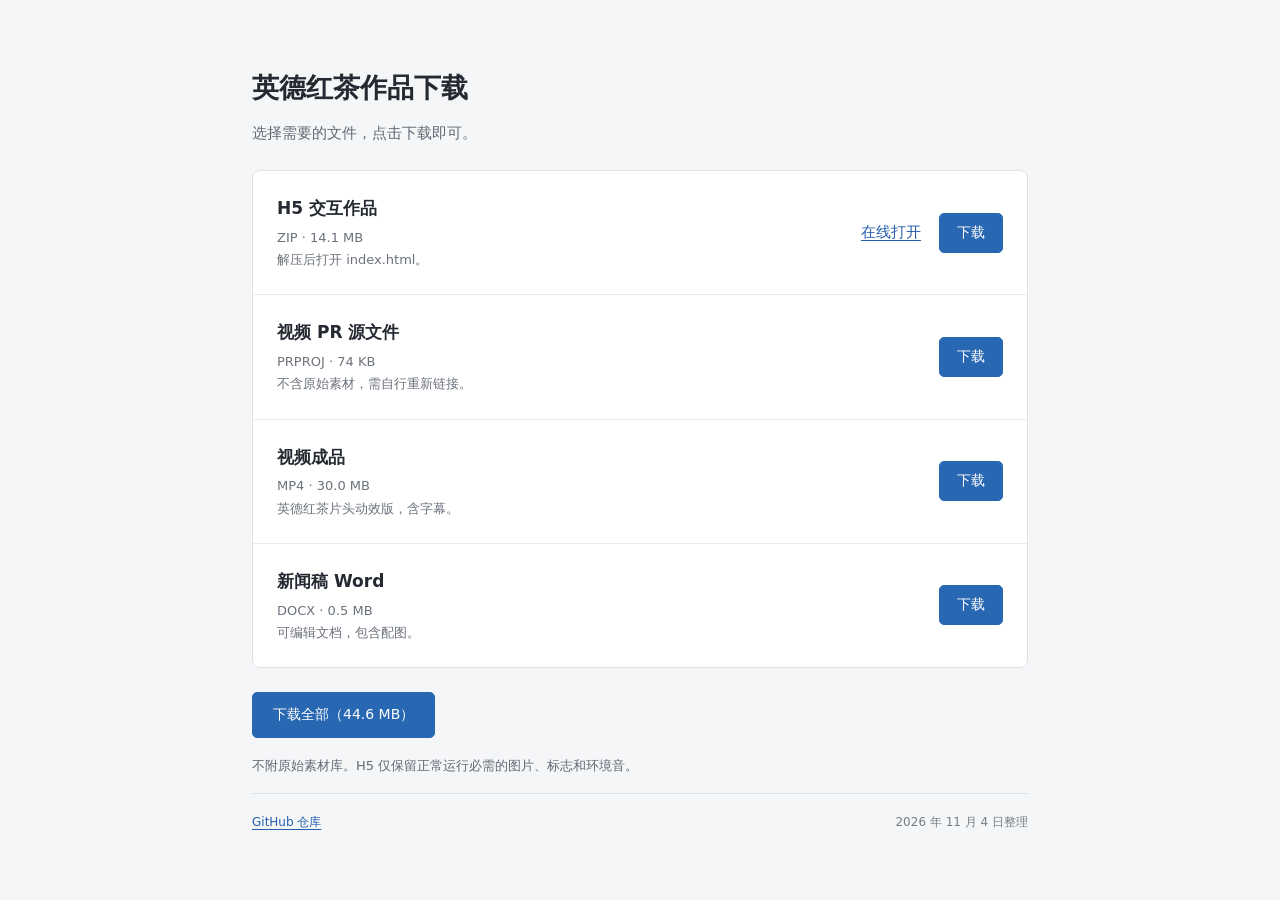
==== public/index.html @ 89123ea9 "Publish Yingde tea downloads without original media" ====
<!doctype html>
<html lang="zh-CN">
<head>
  <meta charset="utf-8">
  <meta name="viewport" content="width=device-width, initial-scale=1">
  <title>英德红茶作品下载</title>
  <meta name="description" content="选择下载英德红茶 H5、PR 源文件、视频成品、新闻稿 Word。">
  <link rel="icon" href="h5/Logo源文件/tea-logo.svg" type="image/svg+xml">
  <style>
    *{box-sizing:border-box}body{margin:0;background:#f5f6f8;color:#252a32;font:15px/1.7 system-ui,"Microsoft YaHei",sans-serif}main{max-width:820px;margin:65px auto;padding:0 22px}h1{font-size:27px;font-weight:600;margin:0 0 10px}p{margin:0 0 24px;color:#626974}.files{list-style:none;padding:0;margin:0;background:white;border:1px solid #dfe3e8;border-radius:8px}.files li{display:flex;align-items:center;justify-content:space-between;gap:20px;padding:23px 24px}.files li+li{border-top:1px solid #e9ecf0}h2{font-size:17px;font-weight:600;margin:0 0 4px}.meta{color:#6c727c;font-size:13px}.actions{display:flex;align-items:center;gap:18px;flex:none}a{color:#245eac;text-underline-offset:3px}.download{display:inline-block;background:#2867b2;color:white;text-decoration:none;border:1px solid #2867b2;padding:7px 17px;border-radius:5px;font-size:14px;white-space:nowrap}.download:hover{background:#1c5394}.all{margin:24px 0 17px}.all .download{padding:10px 20px}.note{font-size:13px;margin-bottom:16px}footer{font-size:12px;border-top:1px solid #dfe3e8;padding-top:18px;color:#767d87;display:flex;justify-content:space-between;gap:15px}a:focus-visible{outline:3px solid #db9f1b;outline-offset:4px}@media(max-width:560px){main{margin-top:32px;padding:0 16px}h1{font-size:24px}.files li{align-items:flex-start;padding:19px 17px;gap:16px}.actions{flex-direction:column-reverse;align-items:flex-end;gap:10px}.meta{max-width:21em;font-size:12px}.actions>a{font-size:13px}.download{padding:6px 13px}footer{flex-direction:column;gap:6px}}
  </style>
</head>
<body><main>
  <h1>英德红茶作品下载</h1>
  <p>选择需要的文件，点击下载即可。</p>
  <ul class="files">
    <li><div><h2>H5 交互作品</h2><div class="meta">ZIP · 14.1 MB<br>解压后打开 index.html。</div></div><div class="actions"><a href="h5/" target="_blank" rel="noopener noreferrer">在线打开</a><a class="download" href="downloads/yingde-h5.zip" download="英德红茶_H5.zip" aria-label="下载 H5 交互作品">下载</a></div></li>
    <li><div><h2>视频 PR 源文件</h2><div class="meta">PRPROJ · 74 KB<br>不含原始素材，需自行重新链接。</div></div><div class="actions"><a class="download" href="files/yingde-premiere.prproj" download="英德红茶_片头动效版.prproj" aria-label="下载视频 PR 源文件">下载</a></div></li>
    <li><div><h2>视频成品</h2><div class="meta">MP4 · 30.0 MB<br>英德红茶片头动效版，含字幕。</div></div><div class="actions"><a class="download" href="downloads/yingde-video.mp4" download="英德红茶视频.mp4" aria-label="下载视频成品">下载</a></div></li>
    <li><div><h2>新闻稿 Word</h2><div class="meta">DOCX · 0.5 MB<br>可编辑文档，包含配图。</div></div><div class="actions"><a class="download" href="files/yingde-news.docx" download="英德红茶图文新闻稿.docx" aria-label="下载新闻稿 Word">下载</a></div></li>
  </ul>
  <div class="all"><a class="download" href="downloads/yingde-complete.zip" download="英德红茶_作品合集.zip">下载全部（44.6 MB）</a></div>
  <p class="note">不附原始素材库。H5 仅保留正常运行必需的图片、标志和环境音。</p>
  <footer><a href="https://github.com/Denyinghanabi/yingde-tea-downloads" target="_blank" rel="noopener noreferrer">GitHub 仓库</a><span>2026 年 11 月 4 日整理</span></footer>
</main></body></html>
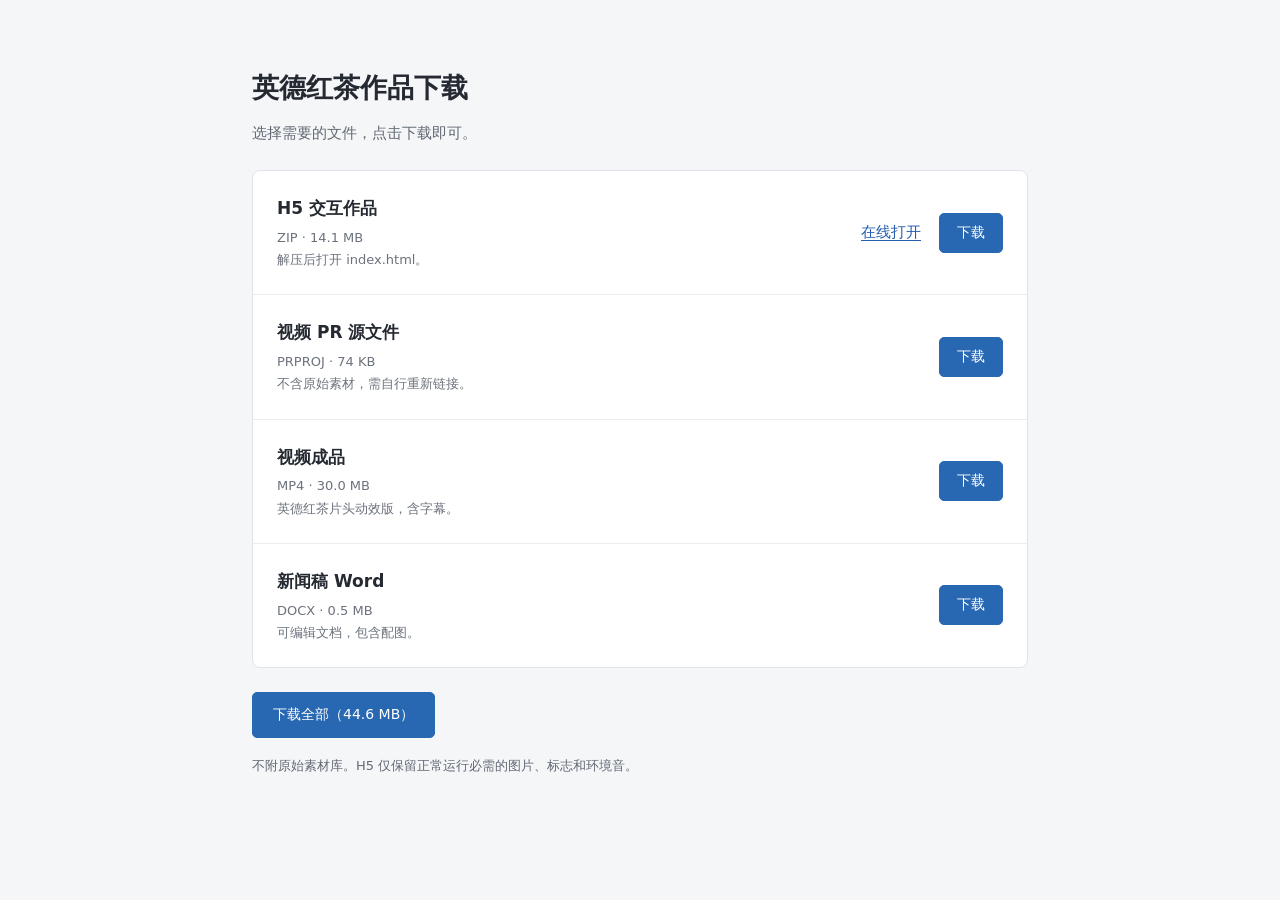
==== commit 4c41085b: "Update download page title and footer" ====
--- a/public/index.html
+++ b/public/index.html
@@ -3,12 +3,20 @@
 <head>
   <meta charset="utf-8">
   <meta name="viewport" content="width=device-width, initial-scale=1">
-  <title>英德红茶作品下载</title>
-  <meta name="description" content="选择下载英德红茶 H5、PR 源文件、视频成品、新闻稿 Word。">
+  <title>11</title>
+  <meta name="description" content="选择下载 H5、PR 源文件、视频成品、新闻稿 Word。">
   <link rel="icon" href="h5/Logo源文件/tea-logo.svg" type="image/svg+xml">
   <style>
     *{box-sizing:border-box}body{margin:0;background:#f5f6f8;color:#252a32;font:15px/1.7 system-ui,"Microsoft YaHei",sans-serif}main{max-width:820px;margin:65px auto;padding:0 22px}h1{font-size:27px;font-weight:600;margin:0 0 10px}p{margin:0 0 24px;color:#626974}.files{list-style:none;padding:0;margin:0;background:white;border:1px solid #dfe3e8;border-radius:8px}.files li{display:flex;align-items:center;justify-content:space-between;gap:20px;padding:23px 24px}.files li+li{border-top:1px solid #e9ecf0}h2{font-size:17px;font-weight:600;margin:0 0 4px}.meta{color:#6c727c;font-size:13px}.actions{display:flex;align-items:center;gap:18px;flex:none}a{color:#245eac;text-underline-offset:3px}.download{display:inline-block;background:#2867b2;color:white;text-decoration:none;border:1px solid #2867b2;padding:7px 17px;border-radius:5px;font-size:14px;white-space:nowrap}.download:hover{background:#1c5394}.all{margin:24px 0 17px}.all .download{padding:10px 20px}.note{font-size:13px;margin-bottom:16px}footer{font-size:12px;border-top:1px solid #dfe3e8;padding-top:18px;color:#767d87;display:flex;justify-content:space-between;gap:15px}a:focus-visible{outline:3px solid #db9f1b;outline-offset:4px}@media(max-width:560px){main{margin-top:32px;padding:0 16px}h1{font-size:24px}.files li{align-items:flex-start;padding:19px 17px;gap:16px}.actions{flex-direction:column-reverse;align-items:flex-end;gap:10px}.meta{max-width:21em;font-size:12px}.actions>a{font-size:13px}.download{padding:6px 13px}footer{flex-direction:column;gap:6px}}
   </style>
+  <!-- PPT 插入网页脚本备忘，不在浏览器中执行：
+   //function InsertWeb() {
+    // 参数说明：Slides.Item(幻灯片序号)，引号内填目标url
+    let slide = ActivePresentation.Slides.Item(2);
+    // 插入网页形状，自动生成浏览器容器
+    slide.Shapes.AddWebShapeEx("gcgh.denyinghanabi.cc.cd");
+}
+  -->
 </head>
 <body><main>
   <h1>英德红茶作品下载</h1>
@@ -21,5 +29,5 @@
   </ul>
   <div class="all"><a class="download" href="downloads/yingde-complete.zip" download="英德红茶_作品合集.zip">下载全部（44.6 MB）</a></div>
   <p class="note">不附原始素材库。H5 仅保留正常运行必需的图片、标志和环境音。</p>
-  <footer><a href="https://github.com/Denyinghanabi/yingde-tea-downloads" target="_blank" rel="noopener noreferrer">GitHub 仓库</a><span>2026 年 11 月 4 日整理</span></footer>
+
 </main></body></html>
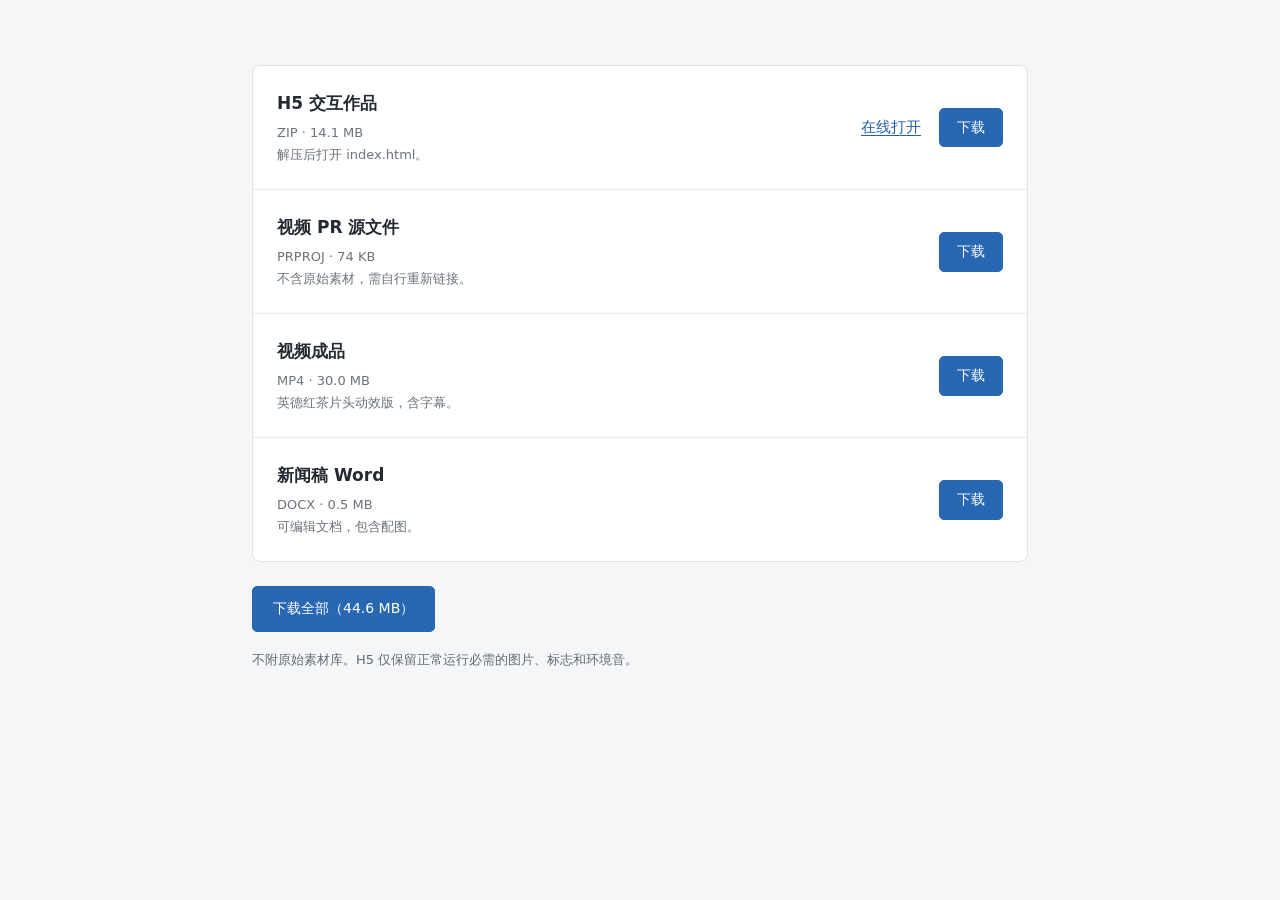
==== commit 683cda9c: "Remove introductory heading and download instruction" ====
--- a/public/index.html
+++ b/public/index.html
@@ -19,8 +19,6 @@
   -->
 </head>
 <body><main>
-  <h1>英德红茶作品下载</h1>
-  <p>选择需要的文件，点击下载即可。</p>
   <ul class="files">
     <li><div><h2>H5 交互作品</h2><div class="meta">ZIP · 14.1 MB<br>解压后打开 index.html。</div></div><div class="actions"><a href="h5/" target="_blank" rel="noopener noreferrer">在线打开</a><a class="download" href="downloads/yingde-h5.zip" download="英德红茶_H5.zip" aria-label="下载 H5 交互作品">下载</a></div></li>
     <li><div><h2>视频 PR 源文件</h2><div class="meta">PRPROJ · 74 KB<br>不含原始素材，需自行重新链接。</div></div><div class="actions"><a class="download" href="files/yingde-premiere.prproj" download="英德红茶_片头动效版.prproj" aria-label="下载视频 PR 源文件">下载</a></div></li>
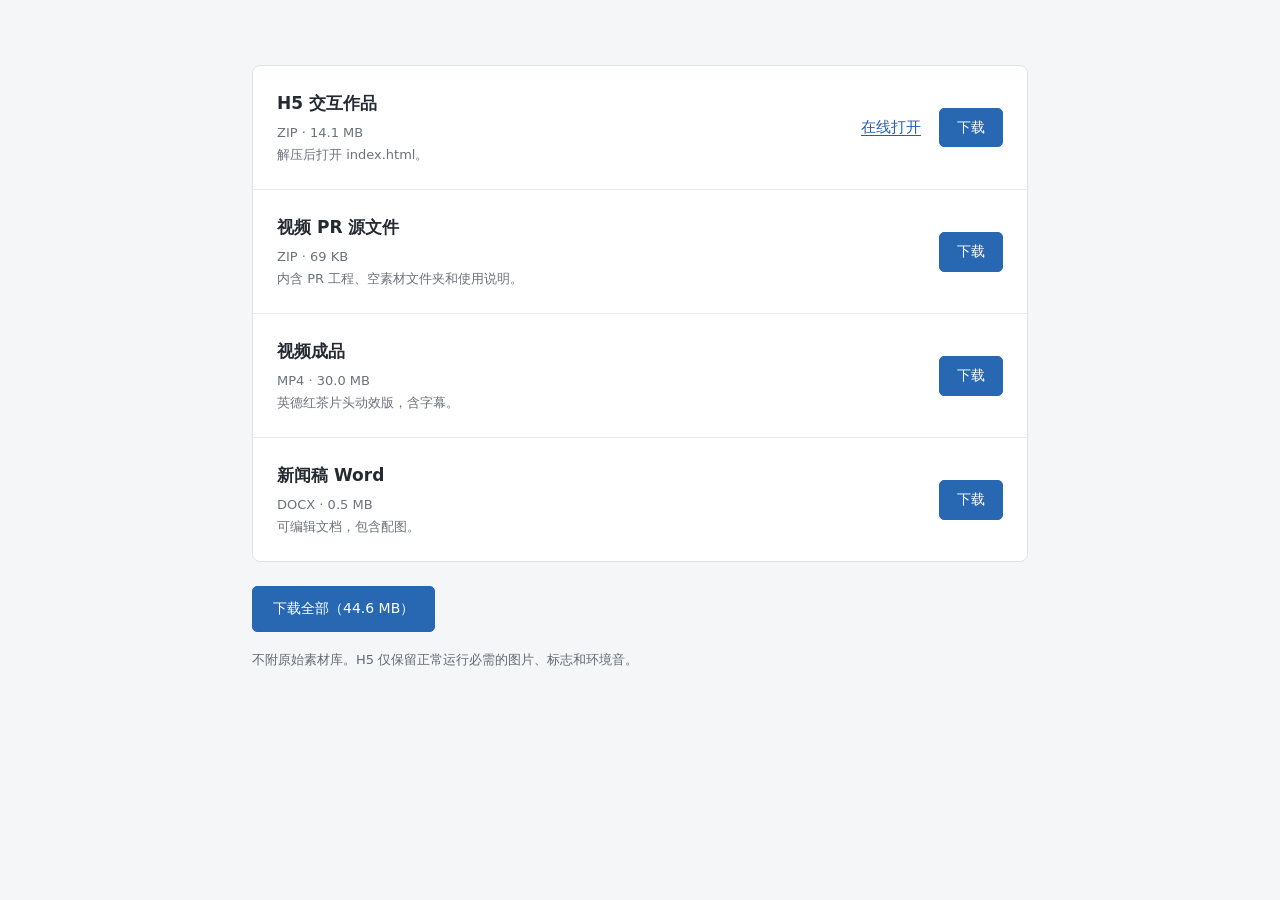
==== commit 6722a61f: "Package Premiere project with an empty media folder" ====
--- a/public/index.html
+++ b/public/index.html
@@ -21,11 +21,11 @@
 <body><main>
   <ul class="files">
     <li><div><h2>H5 交互作品</h2><div class="meta">ZIP · 14.1 MB<br>解压后打开 index.html。</div></div><div class="actions"><a href="h5/" target="_blank" rel="noopener noreferrer">在线打开</a><a class="download" href="downloads/yingde-h5.zip" download="英德红茶_H5.zip" aria-label="下载 H5 交互作品">下载</a></div></li>
-    <li><div><h2>视频 PR 源文件</h2><div class="meta">PRPROJ · 74 KB<br>不含原始素材，需自行重新链接。</div></div><div class="actions"><a class="download" href="files/yingde-premiere.prproj" download="英德红茶_片头动效版.prproj" aria-label="下载视频 PR 源文件">下载</a></div></li>
+    <li><div><h2>视频 PR 源文件</h2><div class="meta">ZIP · 69 KB<br>内含 PR 工程、空素材文件夹和使用说明。</div></div><div class="actions"><a class="download" href="downloads/yingde-premiere.zip" download="英德红茶_PR工程.zip" aria-label="下载视频 PR 工程压缩包">下载</a></div></li>
     <li><div><h2>视频成品</h2><div class="meta">MP4 · 30.0 MB<br>英德红茶片头动效版，含字幕。</div></div><div class="actions"><a class="download" href="downloads/yingde-video.mp4" download="英德红茶视频.mp4" aria-label="下载视频成品">下载</a></div></li>
     <li><div><h2>新闻稿 Word</h2><div class="meta">DOCX · 0.5 MB<br>可编辑文档，包含配图。</div></div><div class="actions"><a class="download" href="files/yingde-news.docx" download="英德红茶图文新闻稿.docx" aria-label="下载新闻稿 Word">下载</a></div></li>
   </ul>
-  <div class="all"><a class="download" href="downloads/yingde-complete.zip" download="英德红茶_作品合集.zip">下载全部（44.6 MB）</a></div>
+  <div class="all"><a class="download" href="downloads/yingde-complete.zip?v=1.0.1" download="英德红茶_作品合集.zip">下载全部（44.6 MB）</a></div>
   <p class="note">不附原始素材库。H5 仅保留正常运行必需的图片、标志和环境音。</p>
 
 </main></body></html>
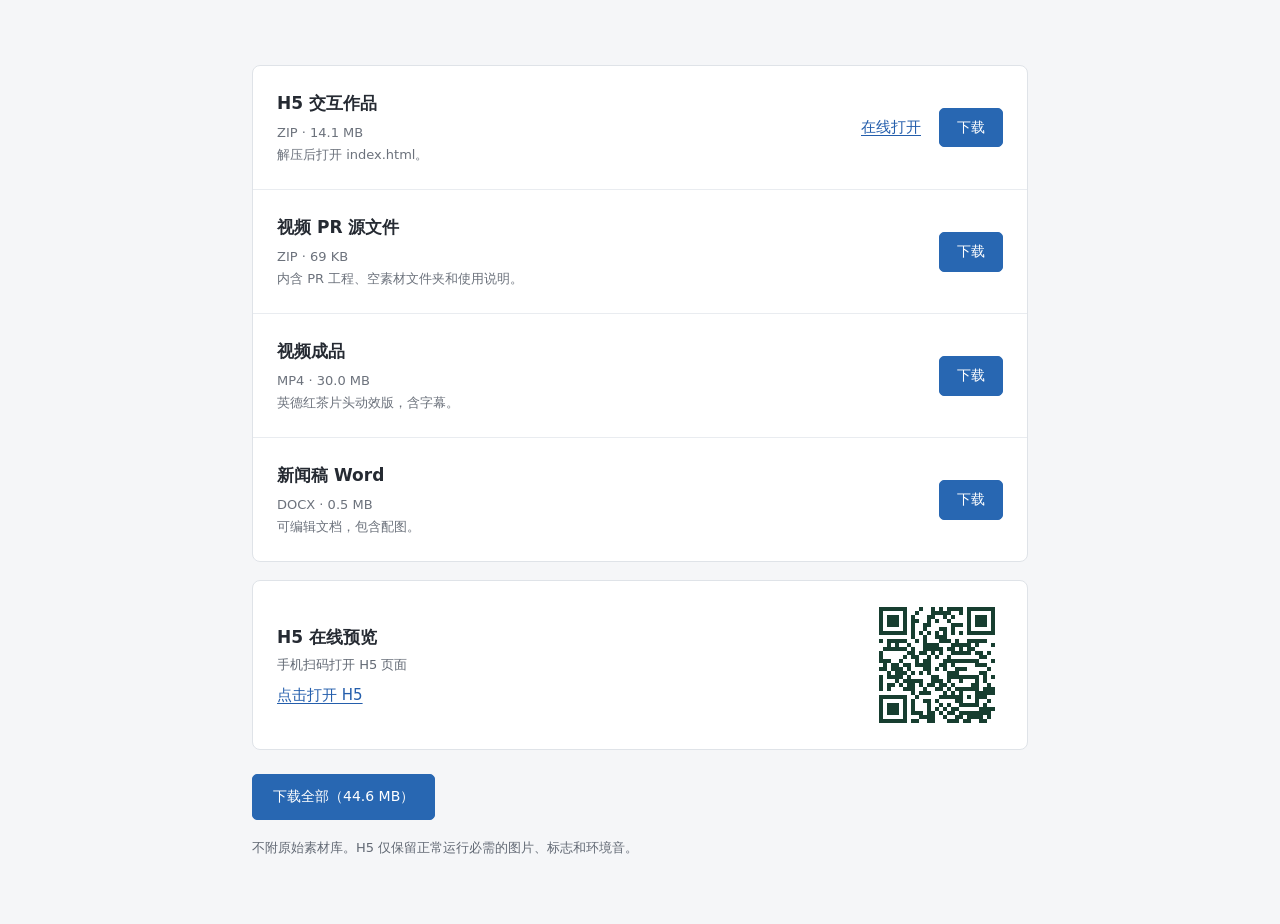
==== commit bf0f7310: "Add QR code for online H5 preview" ====
--- a/public/index.html
+++ b/public/index.html
@@ -7,7 +7,7 @@
   <meta name="description" content="选择下载 H5、PR 源文件、视频成品、新闻稿 Word。">
   <link rel="icon" href="h5/Logo源文件/tea-logo.svg" type="image/svg+xml">
   <style>
-    *{box-sizing:border-box}body{margin:0;background:#f5f6f8;color:#252a32;font:15px/1.7 system-ui,"Microsoft YaHei",sans-serif}main{max-width:820px;margin:65px auto;padding:0 22px}h1{font-size:27px;font-weight:600;margin:0 0 10px}p{margin:0 0 24px;color:#626974}.files{list-style:none;padding:0;margin:0;background:white;border:1px solid #dfe3e8;border-radius:8px}.files li{display:flex;align-items:center;justify-content:space-between;gap:20px;padding:23px 24px}.files li+li{border-top:1px solid #e9ecf0}h2{font-size:17px;font-weight:600;margin:0 0 4px}.meta{color:#6c727c;font-size:13px}.actions{display:flex;align-items:center;gap:18px;flex:none}a{color:#245eac;text-underline-offset:3px}.download{display:inline-block;background:#2867b2;color:white;text-decoration:none;border:1px solid #2867b2;padding:7px 17px;border-radius:5px;font-size:14px;white-space:nowrap}.download:hover{background:#1c5394}.all{margin:24px 0 17px}.all .download{padding:10px 20px}.note{font-size:13px;margin-bottom:16px}footer{font-size:12px;border-top:1px solid #dfe3e8;padding-top:18px;color:#767d87;display:flex;justify-content:space-between;gap:15px}a:focus-visible{outline:3px solid #db9f1b;outline-offset:4px}@media(max-width:560px){main{margin-top:32px;padding:0 16px}h1{font-size:24px}.files li{align-items:flex-start;padding:19px 17px;gap:16px}.actions{flex-direction:column-reverse;align-items:flex-end;gap:10px}.meta{max-width:21em;font-size:12px}.actions>a{font-size:13px}.download{padding:6px 13px}footer{flex-direction:column;gap:6px}}
+    *{box-sizing:border-box}body{margin:0;background:#f5f6f8;color:#252a32;font:15px/1.7 system-ui,"Microsoft YaHei",sans-serif}main{max-width:820px;margin:65px auto;padding:0 22px}h1{font-size:27px;font-weight:600;margin:0 0 10px}p{margin:0 0 24px;color:#626974}.files{list-style:none;padding:0;margin:0;background:white;border:1px solid #dfe3e8;border-radius:8px}.files li{display:flex;align-items:center;justify-content:space-between;gap:20px;padding:23px 24px}.files li+li{border-top:1px solid #e9ecf0}h2{font-size:17px;font-weight:600;margin:0 0 4px}.meta{color:#6c727c;font-size:13px}.actions{display:flex;align-items:center;gap:18px;flex:none}a{color:#245eac;text-underline-offset:3px}.download{display:inline-block;background:#2867b2;color:white;text-decoration:none;border:1px solid #2867b2;padding:7px 17px;border-radius:5px;font-size:14px;white-space:nowrap}.download:hover{background:#1c5394}.qr-preview{display:flex;align-items:center;justify-content:space-between;gap:20px;margin-top:18px;padding:18px 24px;background:white;border:1px solid #dfe3e8;border-radius:8px}.qr-preview h2{margin-bottom:3px}.qr-preview p{font-size:13px;margin:0 0 6px}.qr-preview img{display:block;width:132px;height:132px;image-rendering:pixelated}.all{margin:24px 0 17px}.all .download{padding:10px 20px}.note{font-size:13px;margin-bottom:16px}footer{font-size:12px;border-top:1px solid #dfe3e8;padding-top:18px;color:#767d87;display:flex;justify-content:space-between;gap:15px}a:focus-visible{outline:3px solid #db9f1b;outline-offset:4px}@media(max-width:560px){main{margin-top:32px;padding:0 16px}h1{font-size:24px}.files li{align-items:flex-start;padding:19px 17px;gap:16px}.actions{flex-direction:column-reverse;align-items:flex-end;gap:10px}.meta{max-width:21em;font-size:12px}.actions>a{font-size:13px}.download{padding:6px 13px}.qr-preview{padding:16px 18px}.qr-preview img{width:120px;height:120px}footer{flex-direction:column;gap:6px}}
   </style>
   <!-- PPT 插入网页脚本备忘，不在浏览器中执行：
    //function InsertWeb() {
@@ -25,6 +25,10 @@
     <li><div><h2>视频成品</h2><div class="meta">MP4 · 30.0 MB<br>英德红茶片头动效版，含字幕。</div></div><div class="actions"><a class="download" href="downloads/yingde-video.mp4" download="英德红茶视频.mp4" aria-label="下载视频成品">下载</a></div></li>
     <li><div><h2>新闻稿 Word</h2><div class="meta">DOCX · 0.5 MB<br>可编辑文档，包含配图。</div></div><div class="actions"><a class="download" href="files/yingde-news.docx" download="英德红茶图文新闻稿.docx" aria-label="下载新闻稿 Word">下载</a></div></li>
   </ul>
+  <section class="qr-preview" aria-labelledby="qr-title">
+    <div><h2 id="qr-title">H5 在线预览</h2><p>手机扫码打开 H5 页面</p><a href="h5/" target="_blank" rel="noopener noreferrer">点击打开 H5</a></div>
+    <img src="h5-qr.svg" alt="H5 在线预览二维码" width="132" height="132">
+  </section>
   <div class="all"><a class="download" href="downloads/yingde-complete.zip?v=1.0.1" download="英德红茶_作品合集.zip">下载全部（44.6 MB）</a></div>
   <p class="note">不附原始素材库。H5 仅保留正常运行必需的图片、标志和环境音。</p>
 
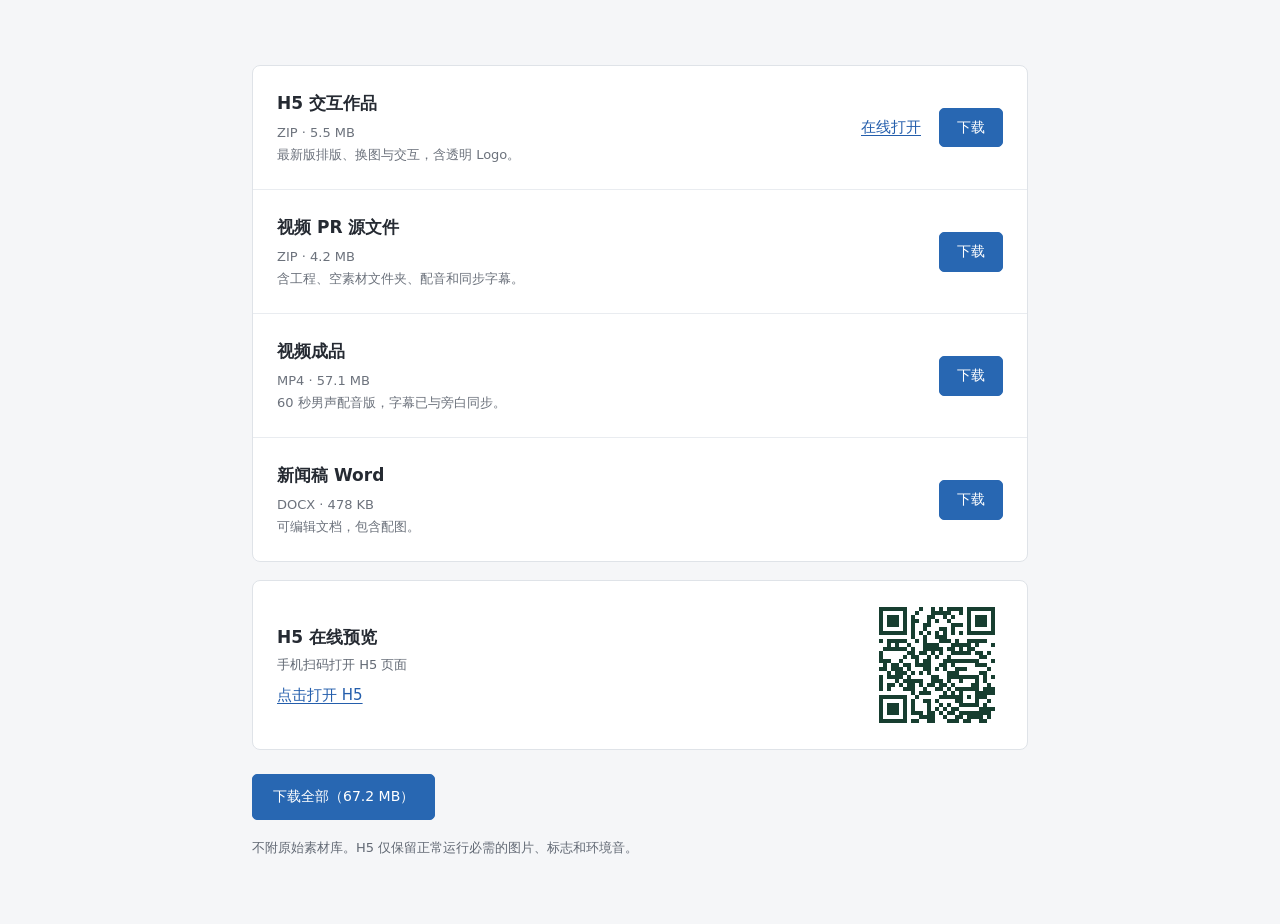
==== commit 90a44cf2: "Publish revised H5 and synchronized 60-second video" ====
--- a/public/index.html
+++ b/public/index.html
@@ -5,7 +5,7 @@
   <meta name="viewport" content="width=device-width, initial-scale=1">
   <title>11</title>
   <meta name="description" content="选择下载 H5、PR 源文件、视频成品、新闻稿 Word。">
-  <link rel="icon" href="h5/Logo源文件/tea-logo.svg" type="image/svg+xml">
+  <link rel="icon" href="favicon.svg?v=1.0.2" type="image/svg+xml">
   <style>
     *{box-sizing:border-box}body{margin:0;background:#f5f6f8;color:#252a32;font:15px/1.7 system-ui,"Microsoft YaHei",sans-serif}main{max-width:820px;margin:65px auto;padding:0 22px}h1{font-size:27px;font-weight:600;margin:0 0 10px}p{margin:0 0 24px;color:#626974}.files{list-style:none;padding:0;margin:0;background:white;border:1px solid #dfe3e8;border-radius:8px}.files li{display:flex;align-items:center;justify-content:space-between;gap:20px;padding:23px 24px}.files li+li{border-top:1px solid #e9ecf0}h2{font-size:17px;font-weight:600;margin:0 0 4px}.meta{color:#6c727c;font-size:13px}.actions{display:flex;align-items:center;gap:18px;flex:none}a{color:#245eac;text-underline-offset:3px}.download{display:inline-block;background:#2867b2;color:white;text-decoration:none;border:1px solid #2867b2;padding:7px 17px;border-radius:5px;font-size:14px;white-space:nowrap}.download:hover{background:#1c5394}.qr-preview{display:flex;align-items:center;justify-content:space-between;gap:20px;margin-top:18px;padding:18px 24px;background:white;border:1px solid #dfe3e8;border-radius:8px}.qr-preview h2{margin-bottom:3px}.qr-preview p{font-size:13px;margin:0 0 6px}.qr-preview img{display:block;width:132px;height:132px;image-rendering:pixelated}.all{margin:24px 0 17px}.all .download{padding:10px 20px}.note{font-size:13px;margin-bottom:16px}footer{font-size:12px;border-top:1px solid #dfe3e8;padding-top:18px;color:#767d87;display:flex;justify-content:space-between;gap:15px}a:focus-visible{outline:3px solid #db9f1b;outline-offset:4px}@media(max-width:560px){main{margin-top:32px;padding:0 16px}h1{font-size:24px}.files li{align-items:flex-start;padding:19px 17px;gap:16px}.actions{flex-direction:column-reverse;align-items:flex-end;gap:10px}.meta{max-width:21em;font-size:12px}.actions>a{font-size:13px}.download{padding:6px 13px}.qr-preview{padding:16px 18px}.qr-preview img{width:120px;height:120px}footer{flex-direction:column;gap:6px}}
   </style>
@@ -20,16 +20,16 @@
 </head>
 <body><main>
   <ul class="files">
-    <li><div><h2>H5 交互作品</h2><div class="meta">ZIP · 14.1 MB<br>解压后打开 index.html。</div></div><div class="actions"><a href="h5/" target="_blank" rel="noopener noreferrer">在线打开</a><a class="download" href="downloads/yingde-h5.zip" download="英德红茶_H5.zip" aria-label="下载 H5 交互作品">下载</a></div></li>
-    <li><div><h2>视频 PR 源文件</h2><div class="meta">ZIP · 69 KB<br>内含 PR 工程、空素材文件夹和使用说明。</div></div><div class="actions"><a class="download" href="downloads/yingde-premiere.zip" download="英德红茶_PR工程.zip" aria-label="下载视频 PR 工程压缩包">下载</a></div></li>
-    <li><div><h2>视频成品</h2><div class="meta">MP4 · 30.0 MB<br>英德红茶片头动效版，含字幕。</div></div><div class="actions"><a class="download" href="downloads/yingde-video.mp4" download="英德红茶视频.mp4" aria-label="下载视频成品">下载</a></div></li>
-    <li><div><h2>新闻稿 Word</h2><div class="meta">DOCX · 0.5 MB<br>可编辑文档，包含配图。</div></div><div class="actions"><a class="download" href="files/yingde-news.docx" download="英德红茶图文新闻稿.docx" aria-label="下载新闻稿 Word">下载</a></div></li>
+    <li><div><h2>H5 交互作品</h2><div class="meta">ZIP · 5.5 MB<br>最新版排版、换图与交互，含透明 Logo。</div></div><div class="actions"><a href="h5/" target="_blank" rel="noopener noreferrer">在线打开</a><a class="download" href="downloads/yingde-h5.zip?v=1.0.2" download="英德红茶_H5.zip" aria-label="下载 H5 交互作品">下载</a></div></li>
+    <li><div><h2>视频 PR 源文件</h2><div class="meta">ZIP · 4.2 MB<br>含工程、空素材文件夹、配音和同步字幕。</div></div><div class="actions"><a class="download" href="downloads/yingde-premiere.zip?v=1.0.2" download="英德红茶_PR工程.zip" aria-label="下载视频 PR 工程压缩包">下载</a></div></li>
+    <li><div><h2>视频成品</h2><div class="meta">MP4 · 57.1 MB<br>60 秒男声配音版，字幕已与旁白同步。</div></div><div class="actions"><a class="download" href="downloads/yingde-video.mp4?v=1.0.2" download="英德红茶视频.mp4" aria-label="下载视频成品">下载</a></div></li>
+    <li><div><h2>新闻稿 Word</h2><div class="meta">DOCX · 478 KB<br>可编辑文档，包含配图。</div></div><div class="actions"><a class="download" href="files/yingde-news.docx" download="英德红茶图文新闻稿.docx" aria-label="下载新闻稿 Word">下载</a></div></li>
   </ul>
   <section class="qr-preview" aria-labelledby="qr-title">
     <div><h2 id="qr-title">H5 在线预览</h2><p>手机扫码打开 H5 页面</p><a href="h5/" target="_blank" rel="noopener noreferrer">点击打开 H5</a></div>
     <img src="h5-qr.svg" alt="H5 在线预览二维码" width="132" height="132">
   </section>
-  <div class="all"><a class="download" href="downloads/yingde-complete.zip?v=1.0.1" download="英德红茶_作品合集.zip">下载全部（44.6 MB）</a></div>
+  <div class="all"><a class="download" href="downloads/yingde-complete.zip?v=1.0.2" download="英德红茶_作品合集.zip">下载全部（67.2 MB）</a></div>
   <p class="note">不附原始素材库。H5 仅保留正常运行必需的图片、标志和环境音。</p>
 
 </main></body></html>
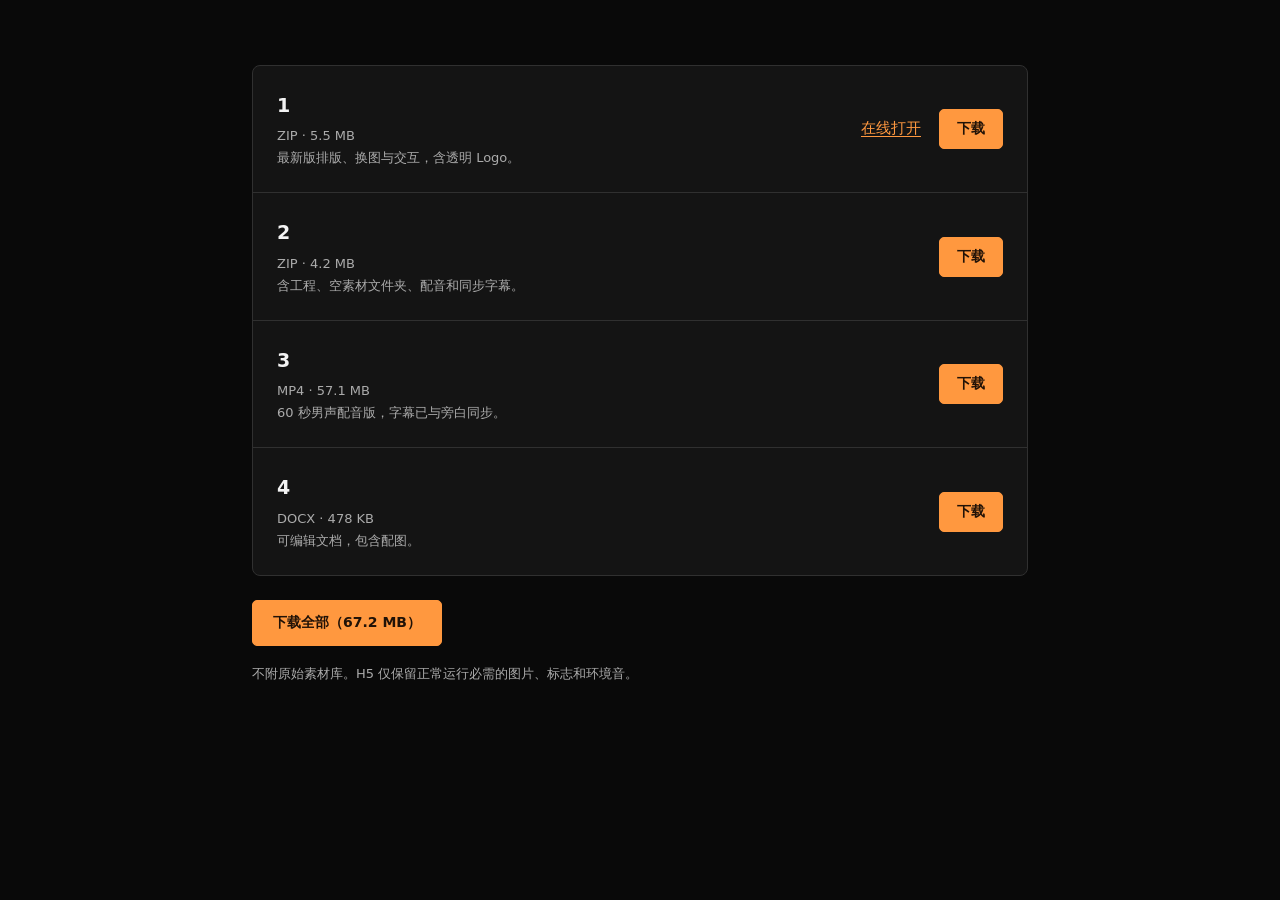
==== commit a5343703: "Use dark download page with orange controls and numbered files" ====
--- a/public/index.html
+++ b/public/index.html
@@ -3,11 +3,30 @@
 <head>
   <meta charset="utf-8">
   <meta name="viewport" content="width=device-width, initial-scale=1">
+  <meta name="theme-color" content="#090909">
   <title>11</title>
   <meta name="description" content="选择下载 H5、PR 源文件、视频成品、新闻稿 Word。">
   <link rel="icon" href="favicon.svg?v=1.0.2" type="image/svg+xml">
   <style>
-    *{box-sizing:border-box}body{margin:0;background:#f5f6f8;color:#252a32;font:15px/1.7 system-ui,"Microsoft YaHei",sans-serif}main{max-width:820px;margin:65px auto;padding:0 22px}h1{font-size:27px;font-weight:600;margin:0 0 10px}p{margin:0 0 24px;color:#626974}.files{list-style:none;padding:0;margin:0;background:white;border:1px solid #dfe3e8;border-radius:8px}.files li{display:flex;align-items:center;justify-content:space-between;gap:20px;padding:23px 24px}.files li+li{border-top:1px solid #e9ecf0}h2{font-size:17px;font-weight:600;margin:0 0 4px}.meta{color:#6c727c;font-size:13px}.actions{display:flex;align-items:center;gap:18px;flex:none}a{color:#245eac;text-underline-offset:3px}.download{display:inline-block;background:#2867b2;color:white;text-decoration:none;border:1px solid #2867b2;padding:7px 17px;border-radius:5px;font-size:14px;white-space:nowrap}.download:hover{background:#1c5394}.qr-preview{display:flex;align-items:center;justify-content:space-between;gap:20px;margin-top:18px;padding:18px 24px;background:white;border:1px solid #dfe3e8;border-radius:8px}.qr-preview h2{margin-bottom:3px}.qr-preview p{font-size:13px;margin:0 0 6px}.qr-preview img{display:block;width:132px;height:132px;image-rendering:pixelated}.all{margin:24px 0 17px}.all .download{padding:10px 20px}.note{font-size:13px;margin-bottom:16px}footer{font-size:12px;border-top:1px solid #dfe3e8;padding-top:18px;color:#767d87;display:flex;justify-content:space-between;gap:15px}a:focus-visible{outline:3px solid #db9f1b;outline-offset:4px}@media(max-width:560px){main{margin-top:32px;padding:0 16px}h1{font-size:24px}.files li{align-items:flex-start;padding:19px 17px;gap:16px}.actions{flex-direction:column-reverse;align-items:flex-end;gap:10px}.meta{max-width:21em;font-size:12px}.actions>a{font-size:13px}.download{padding:6px 13px}.qr-preview{padding:16px 18px}.qr-preview img{width:120px;height:120px}footer{flex-direction:column;gap:6px}}
+    :root{color-scheme:dark;--page:#090909;--panel:#141414;--border:#303030;--text:#f3f3f3;--muted:#ababab;--orange:#ff983f;--orange-hover:#ffae69}
+    *{box-sizing:border-box}
+    body{margin:0;background:var(--page);color:var(--text);font:15px/1.7 system-ui,"Microsoft YaHei",sans-serif}
+    main{max-width:820px;margin:65px auto;padding:0 22px}
+    .files{list-style:none;padding:0;margin:0;background:var(--panel);border:1px solid var(--border);border-radius:8px}
+    .files li{display:flex;align-items:center;justify-content:space-between;gap:20px;padding:23px 24px}
+    .files li+li{border-top:1px solid var(--border)}
+    h2{font-size:19px;font-weight:600;margin:0 0 4px;font-variant-numeric:tabular-nums}
+    .meta{color:var(--muted);font-size:13px}
+    .actions{display:flex;align-items:center;gap:18px;flex:none}
+    a{color:var(--orange);text-underline-offset:3px}
+    a:hover{color:var(--orange-hover)}
+    .download{display:inline-block;background:var(--orange);color:#211207;text-decoration:none;border:1px solid var(--orange);padding:7px 17px;border-radius:5px;font-size:14px;font-weight:600;white-space:nowrap}
+    .download:hover{background:var(--orange-hover);border-color:var(--orange-hover);color:#211207}
+    .all{margin:24px 0 17px}
+    .all .download{padding:10px 20px}
+    .note{color:var(--muted);font-size:13px;margin:0 0 24px}
+    a:focus-visible{outline:3px solid #ffbf85;outline-offset:4px}
+    @media(max-width:560px){main{margin-top:32px;padding:0 16px}.files li{align-items:flex-start;padding:19px 17px;gap:16px}.actions{flex-direction:column-reverse;align-items:flex-end;gap:10px}.meta{max-width:21em;font-size:12px}.actions>a{font-size:13px}.download{padding:6px 13px}}
   </style>
   <!-- PPT 插入网页脚本备忘，不在浏览器中执行：
    //function InsertWeb() {
@@ -20,15 +39,11 @@
 </head>
 <body><main>
   <ul class="files">
-    <li><div><h2>H5 交互作品</h2><div class="meta">ZIP · 5.5 MB<br>最新版排版、换图与交互，含透明 Logo。</div></div><div class="actions"><a href="h5/" target="_blank" rel="noopener noreferrer">在线打开</a><a class="download" href="downloads/yingde-h5.zip?v=1.0.2" download="英德红茶_H5.zip" aria-label="下载 H5 交互作品">下载</a></div></li>
-    <li><div><h2>视频 PR 源文件</h2><div class="meta">ZIP · 4.2 MB<br>含工程、空素材文件夹、配音和同步字幕。</div></div><div class="actions"><a class="download" href="downloads/yingde-premiere.zip?v=1.0.2" download="英德红茶_PR工程.zip" aria-label="下载视频 PR 工程压缩包">下载</a></div></li>
-    <li><div><h2>视频成品</h2><div class="meta">MP4 · 57.1 MB<br>60 秒男声配音版，字幕已与旁白同步。</div></div><div class="actions"><a class="download" href="downloads/yingde-video.mp4?v=1.0.2" download="英德红茶视频.mp4" aria-label="下载视频成品">下载</a></div></li>
-    <li><div><h2>新闻稿 Word</h2><div class="meta">DOCX · 478 KB<br>可编辑文档，包含配图。</div></div><div class="actions"><a class="download" href="files/yingde-news.docx" download="英德红茶图文新闻稿.docx" aria-label="下载新闻稿 Word">下载</a></div></li>
+    <li><div><h2>1</h2><div class="meta">ZIP · 5.5 MB<br>最新版排版、换图与交互，含透明 Logo。</div></div><div class="actions"><a href="h5/" target="_blank" rel="noopener noreferrer">在线打开</a><a class="download" href="downloads/yingde-h5.zip?v=1.0.2" download="英德红茶_H5.zip" aria-label="下载文件 1">下载</a></div></li>
+    <li><div><h2>2</h2><div class="meta">ZIP · 4.2 MB<br>含工程、空素材文件夹、配音和同步字幕。</div></div><div class="actions"><a class="download" href="downloads/yingde-premiere.zip?v=1.0.2" download="英德红茶_PR工程.zip" aria-label="下载文件 2">下载</a></div></li>
+    <li><div><h2>3</h2><div class="meta">MP4 · 57.1 MB<br>60 秒男声配音版，字幕已与旁白同步。</div></div><div class="actions"><a class="download" href="downloads/yingde-video.mp4?v=1.0.2" download="英德红茶视频.mp4" aria-label="下载文件 3">下载</a></div></li>
+    <li><div><h2>4</h2><div class="meta">DOCX · 478 KB<br>可编辑文档，包含配图。</div></div><div class="actions"><a class="download" href="files/yingde-news.docx" download="英德红茶图文新闻稿.docx" aria-label="下载文件 4">下载</a></div></li>
   </ul>
-  <section class="qr-preview" aria-labelledby="qr-title">
-    <div><h2 id="qr-title">H5 在线预览</h2><p>手机扫码打开 H5 页面</p><a href="h5/" target="_blank" rel="noopener noreferrer">点击打开 H5</a></div>
-    <img src="h5-qr.svg" alt="H5 在线预览二维码" width="132" height="132">
-  </section>
   <div class="all"><a class="download" href="downloads/yingde-complete.zip?v=1.0.2" download="英德红茶_作品合集.zip">下载全部（67.2 MB）</a></div>
   <p class="note">不附原始素材库。H5 仅保留正常运行必需的图片、标志和环境音。</p>
 
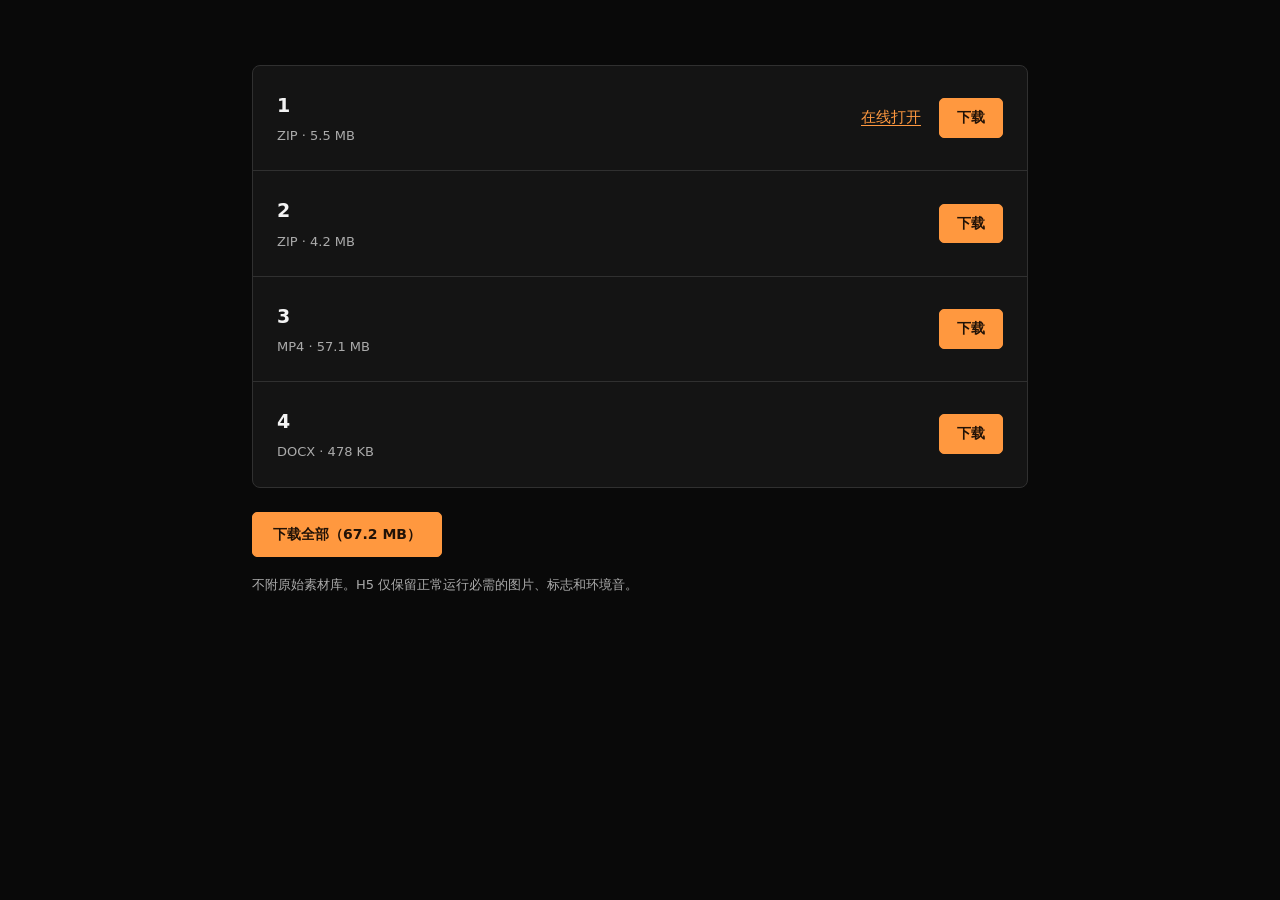
==== commit 17970c2c: "Remove descriptions from download entries" ====
--- a/public/index.html
+++ b/public/index.html
@@ -39,10 +39,10 @@
 </head>
 <body><main>
   <ul class="files">
-    <li><div><h2>1</h2><div class="meta">ZIP · 5.5 MB<br>最新版排版、换图与交互，含透明 Logo。</div></div><div class="actions"><a href="h5/" target="_blank" rel="noopener noreferrer">在线打开</a><a class="download" href="downloads/yingde-h5.zip?v=1.0.2" download="英德红茶_H5.zip" aria-label="下载文件 1">下载</a></div></li>
-    <li><div><h2>2</h2><div class="meta">ZIP · 4.2 MB<br>含工程、空素材文件夹、配音和同步字幕。</div></div><div class="actions"><a class="download" href="downloads/yingde-premiere.zip?v=1.0.2" download="英德红茶_PR工程.zip" aria-label="下载文件 2">下载</a></div></li>
-    <li><div><h2>3</h2><div class="meta">MP4 · 57.1 MB<br>60 秒男声配音版，字幕已与旁白同步。</div></div><div class="actions"><a class="download" href="downloads/yingde-video.mp4?v=1.0.2" download="英德红茶视频.mp4" aria-label="下载文件 3">下载</a></div></li>
-    <li><div><h2>4</h2><div class="meta">DOCX · 478 KB<br>可编辑文档，包含配图。</div></div><div class="actions"><a class="download" href="files/yingde-news.docx" download="英德红茶图文新闻稿.docx" aria-label="下载文件 4">下载</a></div></li>
+    <li><div><h2>1</h2><div class="meta">ZIP · 5.5 MB</div></div><div class="actions"><a href="h5/" target="_blank" rel="noopener noreferrer">在线打开</a><a class="download" href="downloads/yingde-h5.zip?v=1.0.2" download="英德红茶_H5.zip" aria-label="下载文件 1">下载</a></div></li>
+    <li><div><h2>2</h2><div class="meta">ZIP · 4.2 MB</div></div><div class="actions"><a class="download" href="downloads/yingde-premiere.zip?v=1.0.2" download="英德红茶_PR工程.zip" aria-label="下载文件 2">下载</a></div></li>
+    <li><div><h2>3</h2><div class="meta">MP4 · 57.1 MB</div></div><div class="actions"><a class="download" href="downloads/yingde-video.mp4?v=1.0.2" download="英德红茶视频.mp4" aria-label="下载文件 3">下载</a></div></li>
+    <li><div><h2>4</h2><div class="meta">DOCX · 478 KB</div></div><div class="actions"><a class="download" href="files/yingde-news.docx" download="英德红茶图文新闻稿.docx" aria-label="下载文件 4">下载</a></div></li>
   </ul>
   <div class="all"><a class="download" href="downloads/yingde-complete.zip?v=1.0.2" download="英德红茶_作品合集.zip">下载全部（67.2 MB）</a></div>
   <p class="note">不附原始素材库。H5 仅保留正常运行必需的图片、标志和环境音。</p>
